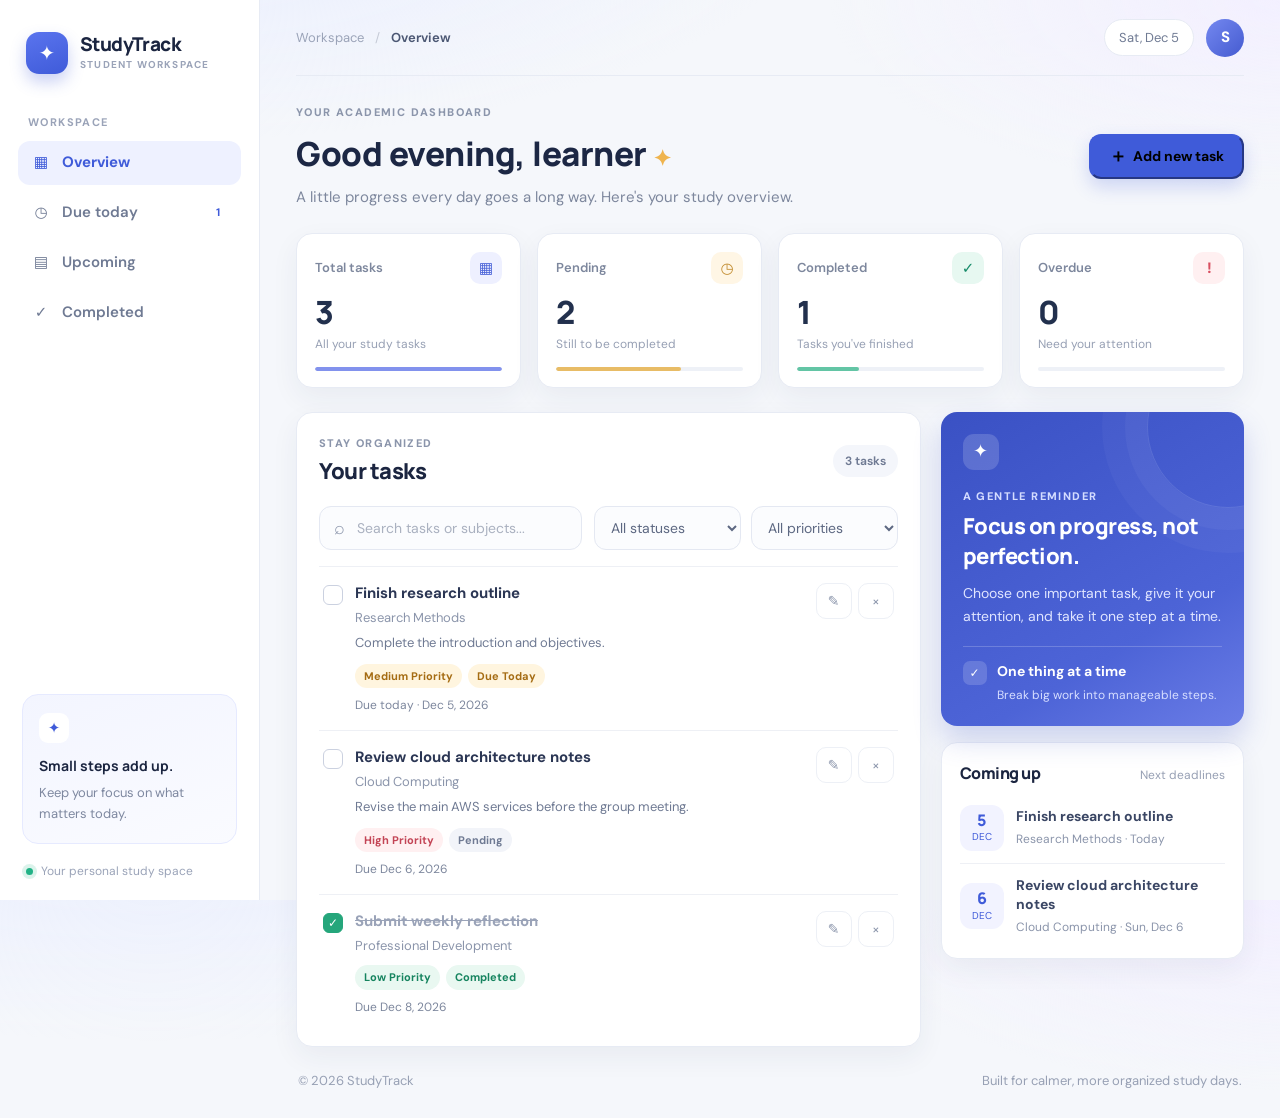
==== index.html @ 68d76875 "Move website files to repo root" ====
<!doctype html>
<html lang="en">
<head>
  <meta charset="utf-8">
  <meta name="viewport" content="width=device-width, initial-scale=1">
  <meta name="theme-color" content="#3b5bdb">
  <meta name="description" content="Organize student tasks and deadlines with StudyTrack.">
  <title>StudyTrack — Student Task & Deadline Tracker</title>
  <link rel="preconnect" href="https://fonts.googleapis.com">
  <link rel="preconnect" href="https://fonts.gstatic.com" crossorigin>
  <link href="https://fonts.googleapis.com/css2?family=DM+Sans:wght@400;500;600;700&family=Manrope:wght@500;600;700;800&display=swap" rel="stylesheet">
  <link rel="stylesheet" href="css/style.css">
</head>
<body>
  <a class="skip-link" href="#taskList">Skip to tasks</a>
  <div class="sidebar-overlay" id="sidebarOverlay"></div>

  <div class="app-shell">
    <aside class="sidebar" id="sidebar">
      <a class="brand" href="#">
        <span class="brand-mark" aria-hidden="true">✦</span>
        <span class="brand-text">
          <strong>StudyTrack</strong>
          <small>STUDENT WORKSPACE</small>
        </span>
      </a>

      <div class="sidebar-label">WORKSPACE</div>
      <nav class="side-nav" aria-label="Main navigation">
        <button class="nav-item active" type="button" data-view="all">
          <span class="nav-icon" aria-hidden="true">▦</span>
          <span>Overview</span>
        </button>
        <button class="nav-item" type="button" data-view="today">
          <span class="nav-icon" aria-hidden="true">◷</span>
          <span>Due today</span>
          <b id="todayNavCount">0</b>
        </button>
        <button class="nav-item" type="button" data-view="upcoming">
          <span class="nav-icon" aria-hidden="true">▤</span>
          <span>Upcoming</span>
        </button>
        <button class="nav-item" type="button" data-view="completed">
          <span class="nav-icon" aria-hidden="true">✓</span>
          <span>Completed</span>
        </button>
      </nav>

      <div class="sidebar-note">
        <div class="note-icon" aria-hidden="true">✦</div>
        <strong>Small steps add up.</strong>
        <p>Keep your focus on what matters today.</p>
      </div>
      <div class="sidebar-bottom">
        <span class="online-dot" aria-hidden="true"></span>
        Your personal study space
      </div>
    </aside>

    <main class="main-content">
      <header class="topbar">
        <button class="mobile-menu" id="mobileMenu" type="button" aria-label="Toggle navigation" aria-expanded="false" aria-controls="sidebar">☰</button>
        <div class="breadcrumb-text">Workspace <span>/</span> <strong id="pageHeading">Overview</strong></div>
        <div class="topbar-right">
          <span class="date-pill" id="todayDate">Today</span>
          <button class="avatar" id="focusButton" type="button" aria-label="Show focus tip">S</button>
        </div>
      </header>

      <section class="welcome-row">
        <div class="welcome-copy">
          <p class="eyebrow">YOUR ACADEMIC DASHBOARD</p>
          <h1 id="greeting">Good day, learner <span class="wave" aria-hidden="true">✦</span></h1>
          <p class="welcome-subtitle">A little progress every day goes a long way. Here's your study overview.</p>
        </div>
        <button class="btn btn-primary add-main-btn" id="openAddTask" type="button">
          <span class="plus" aria-hidden="true">＋</span> Add new task
        </button>
      </section>

      <section class="stats-grid" aria-label="Task summary">
        <button class="stat-card stat-total" type="button" data-stat-filter="all">
          <div class="stat-top"><span>Total tasks</span><span class="stat-icon" aria-hidden="true">▦</span></div>
          <div class="stat-number" id="totalCount">0</div>
          <div class="stat-foot">All your study tasks</div>
          <div class="stat-line"><span id="totalBar"></span></div>
        </button>
        <button class="stat-card stat-pending" type="button" data-stat-filter="pending">
          <div class="stat-top"><span>Pending</span><span class="stat-icon" aria-hidden="true">◷</span></div>
          <div class="stat-number" id="pendingCount">0</div>
          <div class="stat-foot">Still to be completed</div>
          <div class="stat-line"><span id="pendingBar"></span></div>
        </button>
        <button class="stat-card stat-done" type="button" data-stat-filter="completed">
          <div class="stat-top"><span>Completed</span><span class="stat-icon" aria-hidden="true">✓</span></div>
          <div class="stat-number" id="completedCount">0</div>
          <div class="stat-foot">Tasks you've finished</div>
          <div class="stat-line"><span id="completedBar"></span></div>
        </button>
        <button class="stat-card stat-overdue" type="button" data-stat-filter="overdue">
          <div class="stat-top"><span>Overdue</span><span class="stat-icon" aria-hidden="true">!</span></div>
          <div class="stat-number" id="overdueCount">0</div>
          <div class="stat-foot">Need your attention</div>
          <div class="stat-line"><span id="overdueBar"></span></div>
        </button>
      </section>

      <section class="content-grid">
        <div class="tasks-panel panel">
          <div class="panel-heading">
            <div>
              <p class="eyebrow">STAY ORGANIZED</p>
              <h2 id="taskSectionTitle">Your tasks</h2>
            </div>
            <span class="task-total-badge" id="visibleTaskCount">0 tasks</span>
          </div>

          <div class="toolbar">
            <label class="search-wrap" for="searchInput">
              <span aria-hidden="true">⌕</span>
              <input id="searchInput" type="search" placeholder="Search tasks or subjects..." aria-label="Search tasks">
            </label>
            <div class="filter-row">
              <select id="statusFilter" class="form-select" aria-label="Filter by status">
                <option value="all">All statuses</option>
                <option value="pending">Pending</option>
                <option value="completed">Completed</option>
                <option value="overdue">Overdue</option>
                <option value="today">Due today</option>
              </select>
              <select id="priorityFilter" class="form-select" aria-label="Filter by priority">
                <option value="all">All priorities</option>
                <option value="high">High priority</option>
                <option value="medium">Medium priority</option>
                <option value="low">Low priority</option>
              </select>
            </div>
          </div>

          <div id="taskList" class="task-list" aria-live="polite"></div>
          <div id="emptyState" class="empty-state">
            <div class="empty-illustration" aria-hidden="true">✎</div>
            <h3>Your next win starts here</h3>
            <p>Add your first task to bring your study plan together in one place.</p>
            <button class="btn btn-outline-primary" id="emptyAddTask" type="button">Create your first task</button>
          </div>
        </div>

        <aside class="right-column">
          <section class="focus-card">
            <div class="focus-orb" aria-hidden="true">✦</div>
            <p class="eyebrow">A GENTLE REMINDER</p>
            <h2>Focus on progress, not perfection.</h2>
            <p>Choose one important task, give it your attention, and take it one step at a time.</p>
            <div class="focus-divider"></div>
            <div class="focus-tip">
              <span aria-hidden="true">✓</span>
              <div>
                <strong>One thing at a time</strong>
                <small>Break big work into manageable steps.</small>
              </div>
            </div>
          </section>
          <section class="panel upcoming-panel">
            <div class="mini-panel-heading">
              <h3>Coming up</h3>
              <span>Next deadlines</span>
            </div>
            <div id="upcomingList" class="upcoming-list"></div>
          </section>
        </aside>
      </section>

      <footer class="footer">
        <span>© <span id="year"></span> StudyTrack</span>
        <span>Built for calmer, more organized study days.</span>
      </footer>
    </main>
  </div>

  <div class="modal" id="taskModal" tabindex="-1" role="dialog" aria-labelledby="taskModalLabel" aria-hidden="true">
    <div class="modal-dialog modal-dialog-centered">
      <div class="modal-content task-modal-content">
        <div class="modal-header">
          <div>
            <p class="eyebrow mb-1">MAKE A PLAN</p>
            <h2 class="modal-title" id="taskModalLabel">Add a new task</h2>
          </div>
          <button type="button" class="btn-close" data-close-modal aria-label="Close"></button>
        </div>
        <form id="taskForm" novalidate>
          <div class="modal-body">
            <input type="hidden" id="taskId">
            <div class="field">
              <label for="taskTitle" class="form-label">Task title <span class="required">*</span></label>
              <input id="taskTitle" class="form-control" maxlength="120" placeholder="e.g. Prepare research presentation" required>
              <div class="invalid-feedback">Please enter a task title.</div>
            </div>
            <div class="field">
              <label for="taskSubject" class="form-label">Subject or course <span class="required">*</span></label>
              <input id="taskSubject" class="form-control" maxlength="80" placeholder="e.g. Cloud Computing" required>
              <div class="invalid-feedback">Please enter a subject or course.</div>
            </div>
            <div class="field-row">
              <div class="field">
                <label for="taskDueDate" class="form-label">Due date <span class="required">*</span></label>
                <input type="date" id="taskDueDate" class="form-control" required>
                <div class="invalid-feedback">Choose a due date.</div>
              </div>
              <div class="field">
                <label for="taskPriority" class="form-label">Priority</label>
                <select id="taskPriority" class="form-select">
                  <option value="medium">Medium</option>
                  <option value="high">High</option>
                  <option value="low">Low</option>
                </select>
              </div>
            </div>
            <div class="field">
              <div class="label-row">
                <label for="taskDescription" class="form-label">Notes <span class="optional">(optional)</span></label>
                <span class="char-count" id="notesCount">0 / 500</span>
              </div>
              <textarea id="taskDescription" class="form-control" rows="3" maxlength="500" placeholder="Add a few details to help you get started..."></textarea>
            </div>
            <div id="formError" class="form-error" role="alert"></div>
          </div>
          <div class="modal-footer">
            <button type="button" class="btn btn-light" data-close-modal>Cancel</button>
            <button type="submit" class="btn btn-primary" id="saveTaskBtn">Save task →</button>
          </div>
        </form>
      </div>
    </div>
  </div>

  <div class="toast-container position-fixed bottom-0 end-0 p-3">
    <div id="appToast" class="toast align-items-center border-0" role="status" aria-live="polite" aria-atomic="true">
      <div class="d-flex">
        <div class="toast-body" id="toastMessage">Task saved.</div>
        <button type="button" class="btn-close me-2 m-auto" id="toastClose" aria-label="Close"></button>
      </div>
    </div>
  </div>

  <script src="js/app.js"></script>
</body>
</html>
---- css/style.css ----
:root {
  --ink: #1b2540;
  --muted: #7a849c;
  --primary: #3f5bd9;
  --primary-dark: #3148bc;
  --primary-soft: #eef1ff;
  --line: #e7ebf4;
  --canvas: #f5f7fb;
  --card: #ffffff;
  --shadow: 0 10px 28px rgba(31, 45, 90, 0.06);
  --radius: 16px;
  --control-h: 44px;
  --sidebar-w: 260px;
}

* { box-sizing: border-box; }

html, body { height: 100%; }

body {
  margin: 0;
  background:
    radial-gradient(1200px 420px at 12% -10%, #e9eeff 0%, transparent 55%),
    radial-gradient(900px 380px at 100% 0%, #f3f0ff 0%, transparent 50%),
    var(--canvas);
  color: var(--ink);
  font-family: 'DM Sans', 'Segoe UI', system-ui, sans-serif;
  font-size: 15px;
  line-height: 1.5;
}

button, input, select, textarea { font: inherit; }

.skip-link {
  position: absolute;
  left: 12px;
  top: -40px;
  z-index: 2000;
  background: var(--primary);
  color: #fff;
  padding: 8px 12px;
  border-radius: 8px;
}

.skip-link:focus { top: 12px; }

.app-shell { min-height: 100vh; }

/* Sidebar */
.sidebar {
  width: var(--sidebar-w);
  position: fixed;
  inset: 0 auto 0 0;
  background: var(--card);
  border-right: 1px solid var(--line);
  padding: 28px 18px 20px;
  display: flex;
  flex-direction: column;
  z-index: 1040;
  transition: transform 0.25s ease;
}

.brand {
  display: flex;
  gap: 12px;
  align-items: center;
  padding: 4px 8px;
  text-decoration: none;
  color: var(--ink);
}

.brand-mark {
  display: grid;
  place-items: center;
  width: 42px;
  height: 42px;
  border-radius: 13px;
  background: linear-gradient(160deg, #5a74ee, var(--primary));
  color: #fff;
  font-size: 20px;
  box-shadow: 0 8px 16px rgba(63, 91, 217, 0.28);
}

.brand-text strong {
  display: block;
  font-family: Manrope, sans-serif;
  font-size: 19px;
  font-weight: 800;
  letter-spacing: -0.6px;
  line-height: 1.1;
}

.brand-text small {
  display: block;
  color: #9aa3b8;
  font-size: 10px;
  letter-spacing: 1.2px;
  margin-top: 3px;
  font-weight: 700;
}

.sidebar-label {
  margin: 36px 10px 10px;
  font-size: 11px;
  letter-spacing: 1.4px;
  color: #9aa3b8;
  font-weight: 700;
}

.side-nav { display: grid; gap: 6px; }

.nav-item {
  border: 0;
  border-radius: 12px;
  background: transparent;
  min-height: 44px;
  padding: 10px 12px;
  text-align: left;
  color: #6f7a93;
  font-weight: 600;
  display: flex;
  align-items: center;
  gap: 10px;
  width: 100%;
  cursor: pointer;
}

.nav-item span:not(.nav-icon) { flex: 1; }

.nav-icon {
  width: 22px;
  text-align: center;
  flex: 0 0 22px;
}

.nav-item:hover,
.nav-item:focus-visible {
  color: var(--primary);
  background: var(--primary-soft);
  outline: none;
}

.nav-item.active {
  color: var(--primary);
  background: var(--primary-soft);
  font-weight: 700;
}

.nav-item b {
  min-width: 22px;
  text-align: center;
  font-size: 11px;
  background: #fff;
  color: var(--primary);
  border-radius: 999px;
  padding: 2px 7px;
  line-height: 1.5;
}

.sidebar-note {
  margin: auto 4px 18px;
  padding: 18px 16px;
  border-radius: 16px;
  background: linear-gradient(160deg, #f3f5ff, #fafbff);
  border: 1px solid #e6eaff;
}

.note-icon {
  width: 30px;
  height: 30px;
  display: grid;
  place-items: center;
  background: #fff;
  color: var(--primary);
  border-radius: 9px;
  margin-bottom: 12px;
}

.sidebar-note strong {
  font-family: Manrope, sans-serif;
  font-size: 14px;
  font-weight: 700;
}

.sidebar-note p {
  color: #7e88a0;
  line-height: 1.6;
  font-size: 13px;
  margin: 6px 0 0;
}

.sidebar-bottom {
  color: #9aa3b8;
  font-size: 12px;
  padding: 0 8px;
  display: flex;
  align-items: center;
  gap: 8px;
}

.online-dot {
  width: 7px;
  height: 7px;
  background: #22b286;
  border-radius: 50%;
  box-shadow: 0 0 0 4px rgba(34, 178, 134, 0.16);
}

.sidebar-overlay {
  display: none;
  position: fixed;
  inset: 0;
  background: rgba(20, 28, 52, 0.38);
  z-index: 1035;
  pointer-events: none;
}

.sidebar-overlay.is-visible {
  display: block;
  pointer-events: auto;
}

/* Main */
.main-content {
  margin-left: var(--sidebar-w);
  min-height: 100vh;
  padding: 0 36px 28px;
  max-width: 1480px;
}

.topbar {
  height: 76px;
  display: flex;
  align-items: center;
  justify-content: space-between;
  gap: 16px;
  border-bottom: 1px solid var(--line);
}

.breadcrumb-text {
  color: #9aa3b8;
  font-size: 13px;
  min-width: 0;
}

.breadcrumb-text span { padding: 0 8px; color: #c5cad6; }
.breadcrumb-text strong { color: #4b5773; font-weight: 650; }

.topbar-right {
  display: flex;
  align-items: center;
  gap: 12px;
  margin-left: auto;
}

.date-pill {
  border: 1px solid var(--line);
  color: #6f7a93;
  border-radius: 999px;
  padding: 8px 14px;
  font-size: 13px;
  background: #fff;
  white-space: nowrap;
}

.avatar {
  border: 0;
  width: 38px;
  height: 38px;
  border-radius: 50%;
  color: #fff;
  background: linear-gradient(135deg, #7488f0, #455bd0);
  font-weight: 800;
  cursor: pointer;
}

.avatar:hover,
.avatar:focus-visible {
  transform: translateY(-1px);
  outline: none;
  box-shadow: 0 0 0 3px #d9e0ff;
}

.mobile-menu {
  display: none;
  border: 1px solid var(--line);
  background: #fff;
  border-radius: 10px;
  width: 40px;
  height: 40px;
  align-items: center;
  justify-content: center;
  cursor: pointer;
}

.welcome-row {
  display: flex;
  justify-content: space-between;
  align-items: center;
  gap: 20px;
  padding: 28px 0 24px;
}

.welcome-copy { min-width: 0; }

.eyebrow {
  color: #8b95ab;
  font-size: 11px;
  font-weight: 800;
  letter-spacing: 1.4px;
  margin: 0 0 8px;
}

h1, h2, h3 {
  font-family: Manrope, sans-serif;
  letter-spacing: -0.5px;
}

.welcome-row h1 {
  font-size: clamp(26px, 2.6vw, 34px);
  font-weight: 800;
  margin: 0;
  color: #1c2744;
}

.wave { font-size: 22px; color: #efb44e; }

.welcome-subtitle {
  color: #7d879d;
  margin: 8px 0 0;
  font-size: 15px;
  max-width: 540px;
}

.btn {
  border-radius: 12px;
  font-weight: 700;
  font-size: 14px;
  min-height: var(--control-h);
  padding: 10px 18px;
  display: inline-flex;
  align-items: center;
  justify-content: center;
  gap: 6px;
}

.btn-primary {
  background: var(--primary);
  border-color: var(--primary);
  box-shadow: 0 8px 18px rgba(63, 91, 217, 0.22);
}

.btn-primary:hover,
.btn-primary:focus {
  background: var(--primary-dark);
  border-color: var(--primary-dark);
}

.add-main-btn {
  white-space: nowrap;
  flex: 0 0 auto;
  padding: 10px 18px;
}

.plus {
  font-size: 18px;
  line-height: 1;
}

/* Stats */
.stats-grid {
  display: grid;
  grid-template-columns: repeat(4, minmax(0, 1fr));
  gap: 16px;
  margin-bottom: 24px;
}

.stat-card {
  background: var(--card);
  border: 1px solid var(--line);
  border-radius: var(--radius);
  padding: 18px 18px 16px;
  box-shadow: var(--shadow);
  min-width: 0;
  text-align: left;
  width: 100%;
  cursor: pointer;
  transition: transform 0.15s ease, box-shadow 0.15s ease;
}

.stat-card:hover,
.stat-card:focus-visible {
  transform: translateY(-2px);
  box-shadow: 0 14px 28px rgba(31, 45, 90, 0.08);
  outline: none;
}

.stat-top {
  display: flex;
  align-items: center;
  justify-content: space-between;
  color: #7d879d;
  font-size: 13px;
  font-weight: 600;
}

.stat-icon {
  display: grid;
  place-items: center;
  width: 32px;
  height: 32px;
  border-radius: 10px;
  font-size: 15px;
  font-weight: 800;
}

.stat-total .stat-icon { color: #4a63d8; background: #eef0ff; }
.stat-pending .stat-icon { color: #c18b2e; background: #fff6e5; }
.stat-done .stat-icon { color: #168b69; background: #e7f8f1; }
.stat-overdue .stat-icon { color: #d84f60; background: #fff0f1; }

.stat-number {
  font-family: Manrope, sans-serif;
  font-size: 32px;
  font-weight: 800;
  letter-spacing: -1px;
  margin-top: 10px;
  line-height: 1.15;
  color: #22304d;
}

.stat-foot {
  color: #97a0b4;
  font-size: 12px;
  margin-top: 4px;
}

.stat-line {
  height: 4px;
  background: #eef1f7;
  border-radius: 10px;
  margin-top: 14px;
  overflow: hidden;
}

.stat-line span {
  display: block;
  height: 100%;
  width: 0;
  border-radius: inherit;
  background: #8292ed;
  transition: width 0.35s ease;
}

.stat-pending .stat-line span { background: #e8bc66; }
.stat-done .stat-line span { background: #63c5a5; }
.stat-overdue .stat-line span { background: #e78b96; }

.content-grid {
  display: grid;
  grid-template-columns: minmax(0, 1.75fr) minmax(260px, 0.85fr);
  gap: 20px;
  align-items: start;
}

.panel {
  background: var(--card);
  border: 1px solid var(--line);
  border-radius: var(--radius);
  box-shadow: var(--shadow);
}

.tasks-panel {
  padding: 22px 22px 14px;
  min-width: 0;
}

.panel-heading {
  display: flex;
  align-items: center;
  justify-content: space-between;
  gap: 12px;
}

.panel-heading .eyebrow { margin-bottom: 4px; }
.panel-heading h2 { margin: 0; font-size: 22px; font-weight: 800; }

.task-total-badge {
  color: #6f7a93;
  background: #f4f6fb;
  padding: 7px 12px;
  border-radius: 999px;
  font-size: 12px;
  font-weight: 650;
  white-space: nowrap;
}

.toolbar {
  display: flex;
  align-items: stretch;
  gap: 12px;
  flex-wrap: wrap;
  margin-top: 18px;
  padding-bottom: 16px;
  border-bottom: 1px solid #eef0f5;
}

.search-wrap {
  display: flex;
  align-items: center;
  gap: 10px;
  padding: 0 14px;
  border: 1px solid #e4e8f2;
  border-radius: 12px;
  min-height: var(--control-h);
  color: #8b95ab;
  background: #fbfcfe;
  flex: 1 1 240px;
  min-width: 0;
}

.search-wrap:focus-within {
  border-color: #9ba8f3;
  background: #fff;
  box-shadow: 0 0 0 3px rgba(63, 91, 217, 0.12);
}

.search-wrap > span { font-size: 18px; line-height: 1; }

.search-wrap input {
  border: 0;
  outline: 0;
  min-width: 0;
  width: 100%;
  color: var(--ink);
  background: transparent;
  font-size: 14px;
  height: 42px;
}

.search-wrap input::placeholder { color: #aab1c0; }

.filter-row {
  display: flex;
  align-items: stretch;
  gap: 10px;
  flex: 1 1 280px;
  min-width: 0;
}

.form-select,
.form-control {
  min-height: var(--control-h);
  color: var(--ink);
  border-color: #e4e8f2;
  border-radius: 12px;
  font-size: 14px;
  box-shadow: none !important;
}

.filter-row .form-select {
  flex: 1 1 0;
  min-width: 0;
  color: #5d6882;
  background-color: #fbfcfe;
}

.form-control:focus,
.form-select:focus {
  border-color: #9ba8f3;
  background: #fff;
}

.form-control::placeholder { color: #b0b7c5; }

.task-list { display: grid; }

.task-item {
  display: grid;
  grid-template-columns: minmax(0, 1fr) auto;
  gap: 12px;
  padding: 16px 4px;
  border-bottom: 1px solid #eef0f5;
  animation: appear 0.2s ease;
  align-items: start;
}

.task-item:last-child { border-bottom: 0; }

.task-main {
  display: flex;
  align-items: flex-start;
  gap: 12px;
  min-width: 0;
}

.task-check {
  appearance: none;
  flex: 0 0 20px;
  width: 20px;
  height: 20px;
  border: 1.5px solid #cbd1e0;
  border-radius: 6px;
  margin: 2px 0 0;
  cursor: pointer;
  display: grid;
  place-items: center;
  background: #fff;
}

.task-check:checked {
  border-color: #25a67b;
  background: #25a67b;
}

.task-check:checked:after {
  content: '✓';
  color: #fff;
  font-size: 12px;
  font-weight: 800;
}

.task-copy { min-width: 0; }

.task-title {
  font-weight: 700;
  font-size: 15px;
  line-height: 1.45;
  overflow-wrap: anywhere;
  color: #2b3654;
}

.is-completed .task-title {
  text-decoration: line-through;
  color: #9aa3b8;
}

.task-subject {
  color: #8b95ab;
  font-size: 13px;
  margin-top: 3px;
}

.task-description {
  color: #6f7a93;
  font-size: 13px;
  margin-top: 6px;
  line-height: 1.55;
  overflow-wrap: anywhere;
}

.task-meta {
  display: flex;
  flex-wrap: wrap;
  align-items: center;
  gap: 6px;
  margin-top: 10px;
}

.priority-badge,
.status-badge {
  font-size: 11px;
  font-weight: 700;
  border-radius: 999px;
  padding: 4px 9px;
  text-transform: capitalize;
}

.priority-high { color: #c34455; background: #fff0f1; }
.priority-medium { color: #a56c13; background: #fff5df; }
.priority-low { color: #16845f; background: #e9f8f1; }
.status-badge { color: #6f7a93; background: #f2f4f9; }
.status-overdue { color: #c34455; background: #fff0f1; }
.status-today { color: #a56c13; background: #fff5df; }
.status-completed { color: #16845f; background: #e9f8f1; }

.task-due {
  font-size: 12px;
  color: #7d879d;
  margin-top: 8px;
}

.overdue-text { color: #d84f60; font-weight: 700; }

.task-actions {
  display: flex;
  align-items: center;
  gap: 6px;
  padding-top: 0;
}

.icon-btn {
  width: 36px;
  height: 36px;
  display: grid;
  place-items: center;
  border: 1px solid #edf0f6;
  border-radius: 10px;
  background: #fff;
  color: #8b95ab;
  cursor: pointer;
  font-size: 14px;
}

.icon-btn:hover,
.icon-btn:focus-visible {
  color: var(--primary);
  background: #f2f3ff;
  outline: none;
}

.icon-btn.delete:hover,
.icon-btn.delete:focus-visible {
  color: #d84f60;
  background: #fff0f1;
}

.empty-state {
  text-align: center;
  padding: 40px 16px 44px;
}

.empty-illustration {
  margin: 0 auto 12px;
  display: grid;
  place-items: center;
  width: 56px;
  height: 56px;
  border-radius: 16px;
  background: #f0f2ff;
  color: #596fe0;
  font-size: 24px;
}

.empty-state h3 {
  font-size: 18px;
  font-weight: 800;
  margin-bottom: 8px;
}

.empty-state p {
  color: #7d879d;
  font-size: 14px;
  max-width: 320px;
  margin: 0 auto 16px;
  line-height: 1.7;
}

.btn-outline-primary {
  color: var(--primary);
  border-color: #dce1ff;
  background: #fff;
}

.btn-outline-primary:hover {
  color: #fff;
  background: var(--primary);
}

.right-column {
  display: grid;
  gap: 16px;
  min-width: 0;
}

.focus-card {
  padding: 22px;
  border-radius: var(--radius);
  background: linear-gradient(150deg, #3a51c4, #4d64d7 70%, #6a7ce6);
  color: #fff;
  position: relative;
  overflow: hidden;
  box-shadow: 0 14px 28px rgba(58, 81, 196, 0.22);
}

.focus-card:after {
  content: '';
  position: absolute;
  width: 160px;
  height: 160px;
  border: 1px solid rgba(255, 255, 255, 0.12);
  border-radius: 50%;
  right: -65px;
  top: -66px;
  box-shadow: 0 0 0 22px rgba(255, 255, 255, 0.04), 0 0 0 45px rgba(255, 255, 255, 0.03);
}

.focus-orb {
  width: 36px;
  height: 36px;
  display: grid;
  place-items: center;
  border-radius: 11px;
  background: rgba(255, 255, 255, 0.16);
  margin-bottom: 18px;
  font-size: 18px;
}

.focus-card .eyebrow { color: #d4dcff; font-size: 11px; }

.focus-card h2 {
  font-size: 22px;
  line-height: 1.35;
  font-weight: 800;
  max-width: 240px;
  margin: 0 0 10px;
}

.focus-card > p:not(.eyebrow) {
  color: #e0e5ff;
  font-size: 14px;
  line-height: 1.65;
  margin: 0;
}

.focus-divider {
  height: 1px;
  background: rgba(255, 255, 255, 0.2);
  margin: 18px 0 14px;
}

.focus-tip {
  display: flex;
  gap: 10px;
  align-items: flex-start;
}

.focus-tip > span {
  display: grid;
  place-items: center;
  width: 24px;
  height: 24px;
  flex: 0 0 24px;
  background: rgba(255, 255, 255, 0.16);
  border-radius: 7px;
  font-size: 12px;
}

.focus-tip strong { display: block; font-size: 14px; }

.focus-tip small {
  display: block;
  color: #d7deff;
  font-size: 12px;
  margin-top: 4px;
  line-height: 1.5;
}

.upcoming-panel { padding: 18px 18px 10px; }

.mini-panel-heading {
  display: flex;
  justify-content: space-between;
  align-items: baseline;
  gap: 8px;
  margin-bottom: 8px;
}

.mini-panel-heading h3 { font-size: 16px; font-weight: 800; margin: 0; }
.mini-panel-heading span { font-size: 12px; color: #97a0b4; }

.upcoming-item {
  display: flex;
  gap: 12px;
  align-items: center;
  padding: 12px 0;
  border-bottom: 1px solid #eef0f5;
}

.upcoming-item:last-child { border-bottom: 0; }

.date-square {
  width: 44px;
  flex: 0 0 44px;
  height: 46px;
  display: grid;
  place-content: center;
  text-align: center;
  border-radius: 12px;
  background: #f2f3ff;
  color: var(--primary);
}

.date-square strong {
  font-family: Manrope, sans-serif;
  font-size: 16px;
  font-weight: 800;
  line-height: 1.15;
}

.date-square small {
  font-size: 10px;
  text-transform: uppercase;
}

.upcoming-copy { min-width: 0; }

.upcoming-copy strong {
  display: block;
  color: #3a4664;
  font-size: 14px;
  line-height: 1.4;
  overflow-wrap: anywhere;
}

.upcoming-copy small {
  color: #8b95ab;
  display: block;
  margin-top: 3px;
  font-size: 12px;
}

.upcoming-empty {
  color: #97a0b4;
  font-size: 13px;
  line-height: 1.7;
  padding: 14px 0;
}

.footer {
  display: flex;
  justify-content: space-between;
  gap: 12px;
  color: #97a0b4;
  font-size: 13px;
  padding: 24px 2px 0;
}

/* Modal form */
.modal {
  display: none;
  position: fixed;
  inset: 0;
  z-index: 1080;
  width: 100%;
  height: 100%;
  overflow: auto;
  background: rgba(20, 28, 52, 0.45);
  padding: 16px;
}

.modal.is-open {
  display: flex !important;
  align-items: center;
  justify-content: center;
}

.modal-dialog {
  width: min(540px, 100%);
  margin: auto;
  position: relative;
  z-index: 1081;
}

.btn-close {
  width: 32px;
  height: 32px;
  padding: 0;
  border: 0;
  border-radius: 8px;
  background:
    linear-gradient(#5d6882, #5d6882) content-box no-repeat center / 12px 2px,
    linear-gradient(#5d6882, #5d6882) content-box no-repeat center / 2px 12px;
  transform: rotate(45deg);
  opacity: 0.7;
  cursor: pointer;
}

.btn-close:hover { opacity: 1; background-color: #f2f4f9; }

.task-modal-content {
  border: 0;
  border-radius: 18px;
  overflow: hidden;
  box-shadow: 0 25px 80px rgba(27, 39, 80, 0.2);
}

.task-modal-content .modal-header {
  border-bottom: 1px solid #eef0f5;
  padding: 22px 24px 16px;
  align-items: flex-start;
}

.task-modal-content .modal-title {
  font-size: 22px;
  font-weight: 800;
  margin: 0;
}

.task-modal-content .modal-body { padding: 20px 24px 8px; }

.task-modal-content .modal-footer {
  border-top: 1px solid #eef0f5;
  padding: 16px 24px 20px;
  display: flex;
  justify-content: flex-end;
  gap: 10px;
  align-items: center;
}

.task-modal-content .modal-footer .btn {
  min-width: 120px;
}

.field { margin-bottom: 16px; }

.field-row {
  display: grid;
  grid-template-columns: 1fr 1fr;
  gap: 14px;
}

.label-row {
  display: flex;
  align-items: center;
  justify-content: space-between;
  gap: 8px;
}

.form-label {
  font-size: 13px;
  font-weight: 700;
  color: #44506c;
  margin-bottom: 7px;
}

.required { color: #d84f60; }
.optional { color: #97a0b4; font-weight: 400; }

.char-count {
  color: #97a0b4;
  font-size: 12px;
  margin-bottom: 7px;
}

.form-control,
.form-select {
  padding: 10px 12px;
}

textarea.form-control {
  min-height: 96px;
  resize: vertical;
}

.form-error {
  color: #c34455;
  font-size: 13px;
  margin: 0 0 8px;
  min-height: 0;
}

.toast-container {
  position: fixed;
  right: 16px;
  bottom: 16px;
  z-index: 1090;
}

.toast {
  display: none;
  background: #24345e;
  color: #fff;
  border-radius: 12px;
  box-shadow: 0 10px 30px rgba(27, 39, 64, 0.18);
  font-size: 14px;
  min-width: 260px;
}

.toast.is-open {
  display: block;
}

.toast .btn-close {
  filter: invert(1);
  background-color: transparent;
}

@keyframes appear {
  from { opacity: 0; transform: translateY(4px); }
  to { opacity: 1; transform: translateY(0); }
}

@media (max-width: 1199.98px) {
  :root { --sidebar-w: 232px; }
  .main-content { padding-left: 24px; padding-right: 24px; }
  .content-grid { grid-template-columns: minmax(0, 1.35fr) minmax(230px, 0.8fr); }
}

@media (max-width: 991.98px) {
  .sidebar {
    transform: translateX(-100%);
    box-shadow: 16px 0 36px rgba(24, 34, 70, 0.12);
  }
  .sidebar.open { transform: translateX(0); }
  .main-content { margin-left: 0; padding: 0 22px 24px; }
  .mobile-menu { display: inline-flex; }
  .breadcrumb-text { margin-right: auto; }
  .content-grid { grid-template-columns: 1fr; }
}

@media (max-width: 767.98px) {
  .main-content { padding-left: 16px; padding-right: 16px; }
  .topbar { height: 64px; }
  .date-pill { display: none; }
  .welcome-row {
    padding: 22px 0 18px;
    align-items: stretch;
    flex-direction: column;
    gap: 16px;
  }
  .add-main-btn { width: 100%; }
  .stats-grid { grid-template-columns: repeat(2, minmax(0, 1fr)); gap: 10px; }
  .stat-number { font-size: 28px; }
  .tasks-panel { padding: 18px 14px 10px; }
  .filter-row { flex: 1 1 100%; }
  .footer { flex-direction: column; }
  .field-row { grid-template-columns: 1fr; }
  .task-modal-content .modal-footer {
    flex-direction: column-reverse;
  }
  .task-modal-content .modal-footer .btn {
    width: 100%;
    min-width: 0;
  }
}

@media (max-width: 420px) {
  .stats-grid { gap: 8px; }
  .task-item { grid-template-columns: minmax(0, 1fr); }
  .task-actions { padding-left: 32px; }
}

@media (prefers-reduced-motion: reduce) {
  *, *:before, *:after {
    scroll-behavior: auto !important;
    animation-duration: 0.01ms !important;
    transition-duration: 0.01ms !important;
  }
}
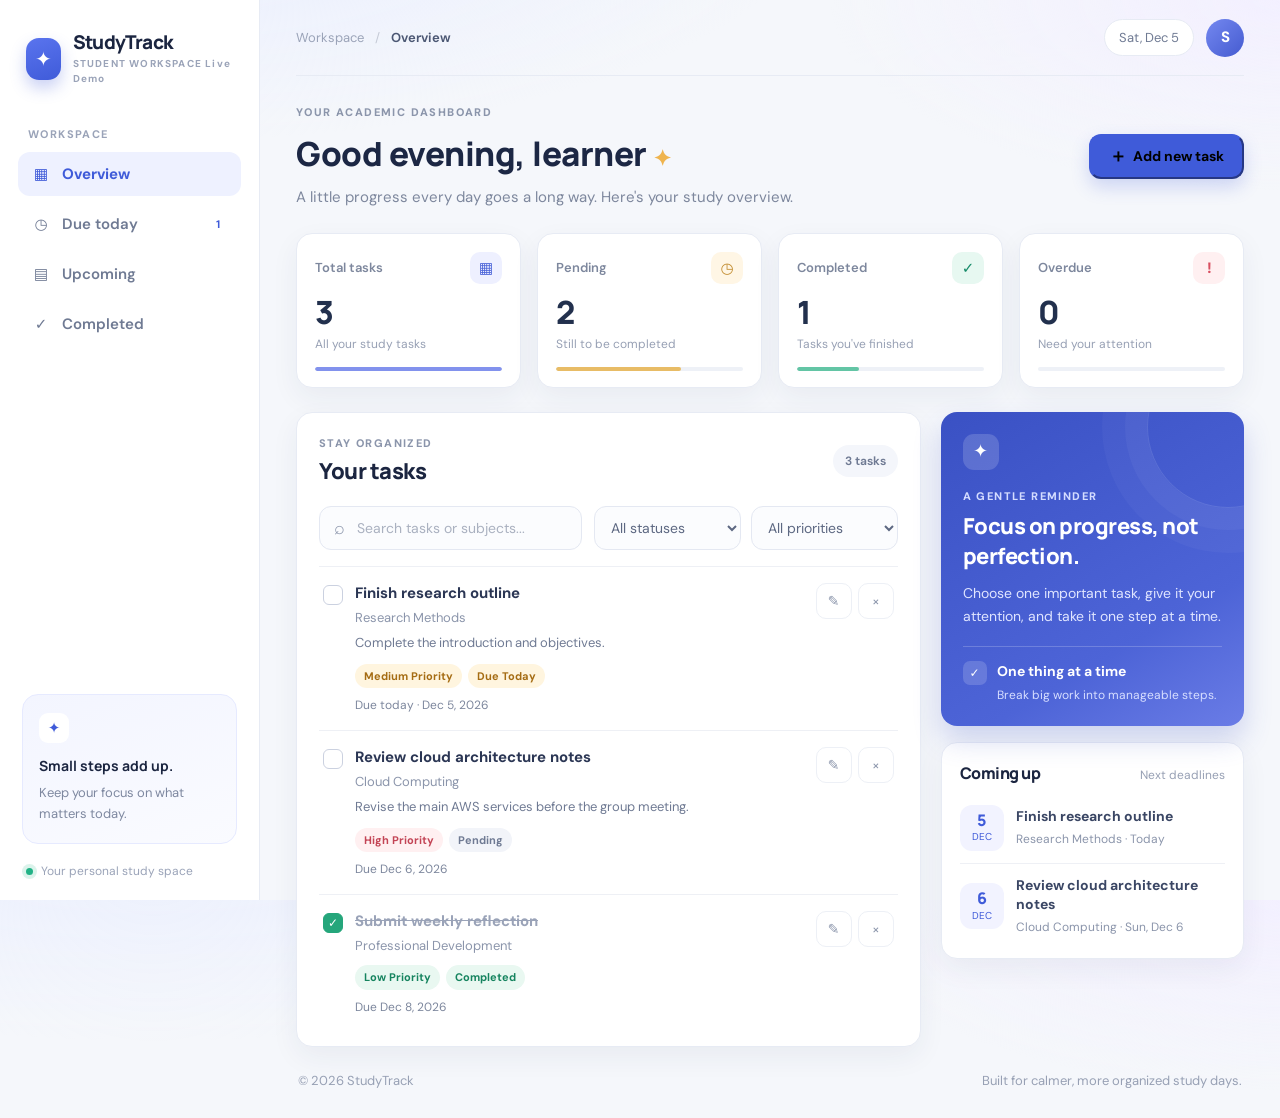
==== commit fdeec1fc: "Update index.html" ====
--- a/index.html
+++ b/index.html
@@ -21,7 +21,7 @@
         <span class="brand-mark" aria-hidden="true">✦</span>
         <span class="brand-text">
           <strong>StudyTrack</strong>
-          <small>STUDENT WORKSPACE</small>
+          <small>STUDENT WORKSPACE Live Demo</small>
         </span>
       </a>
 
